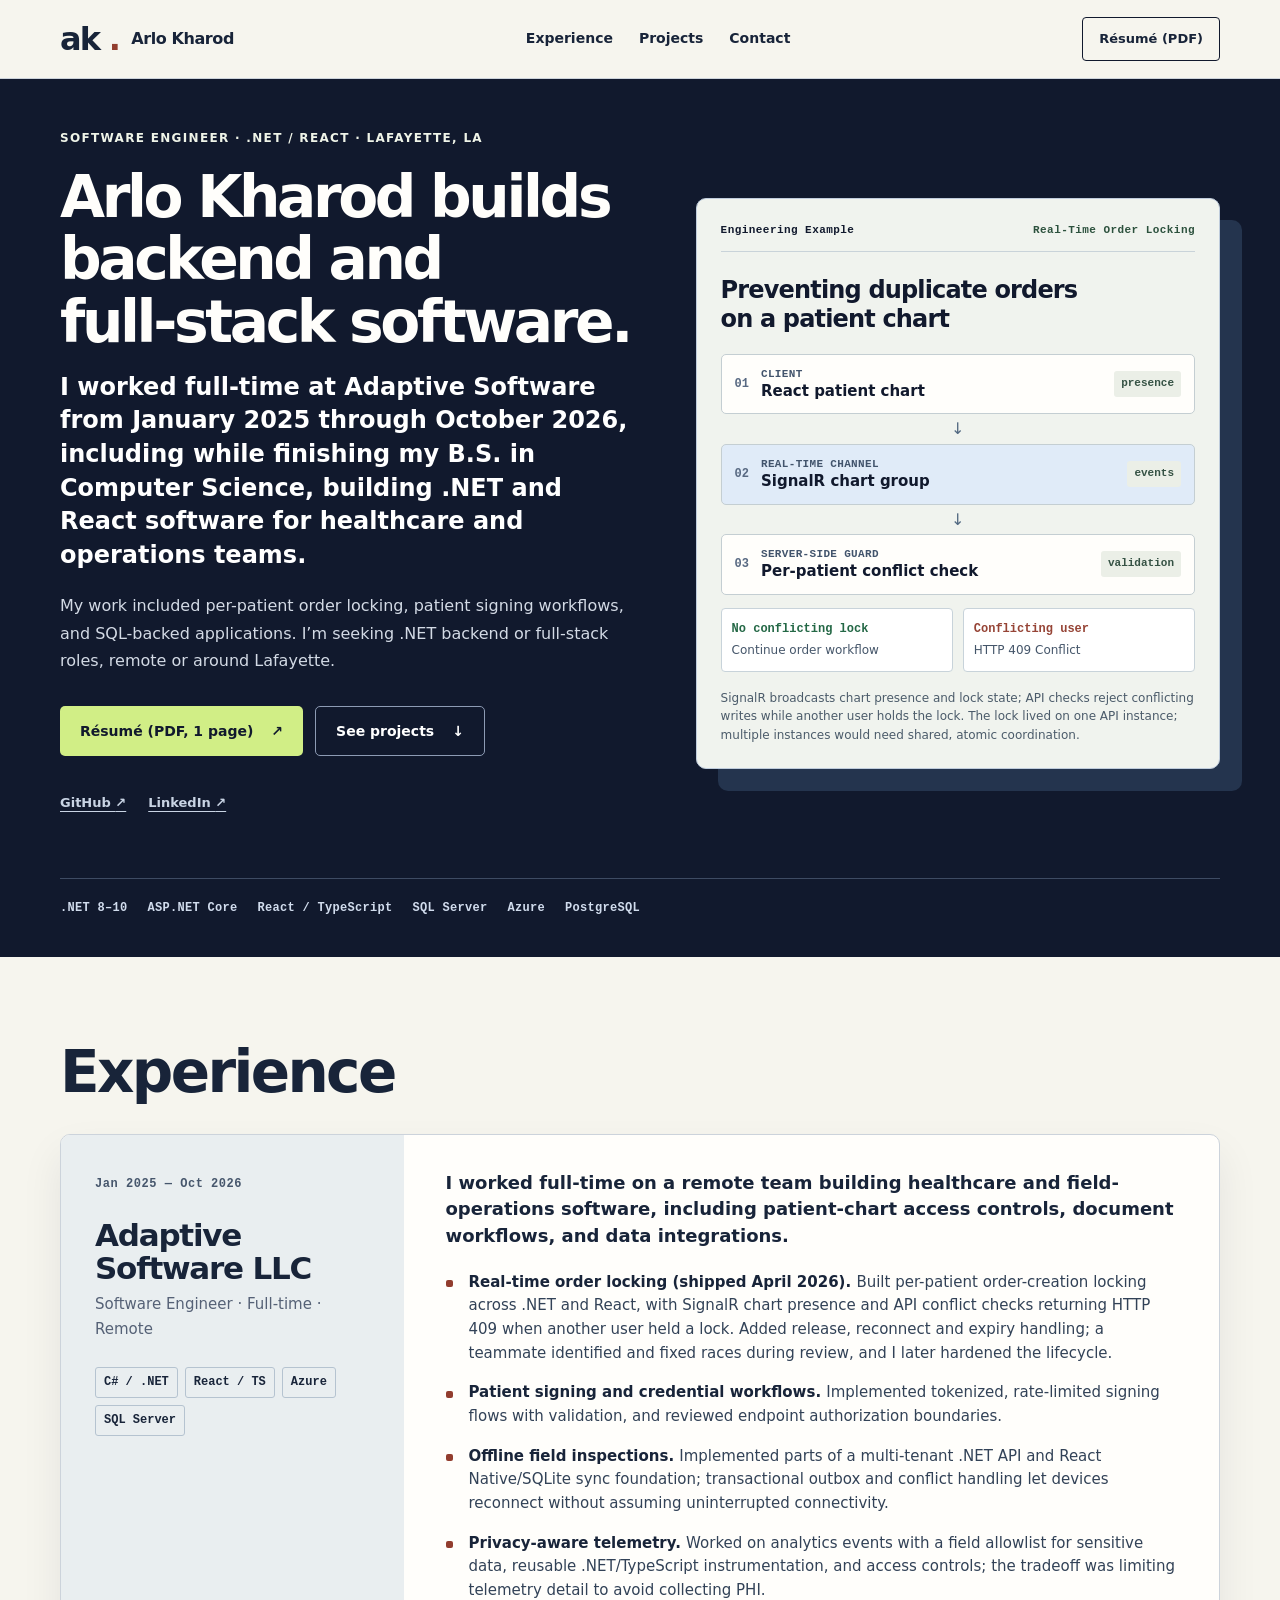
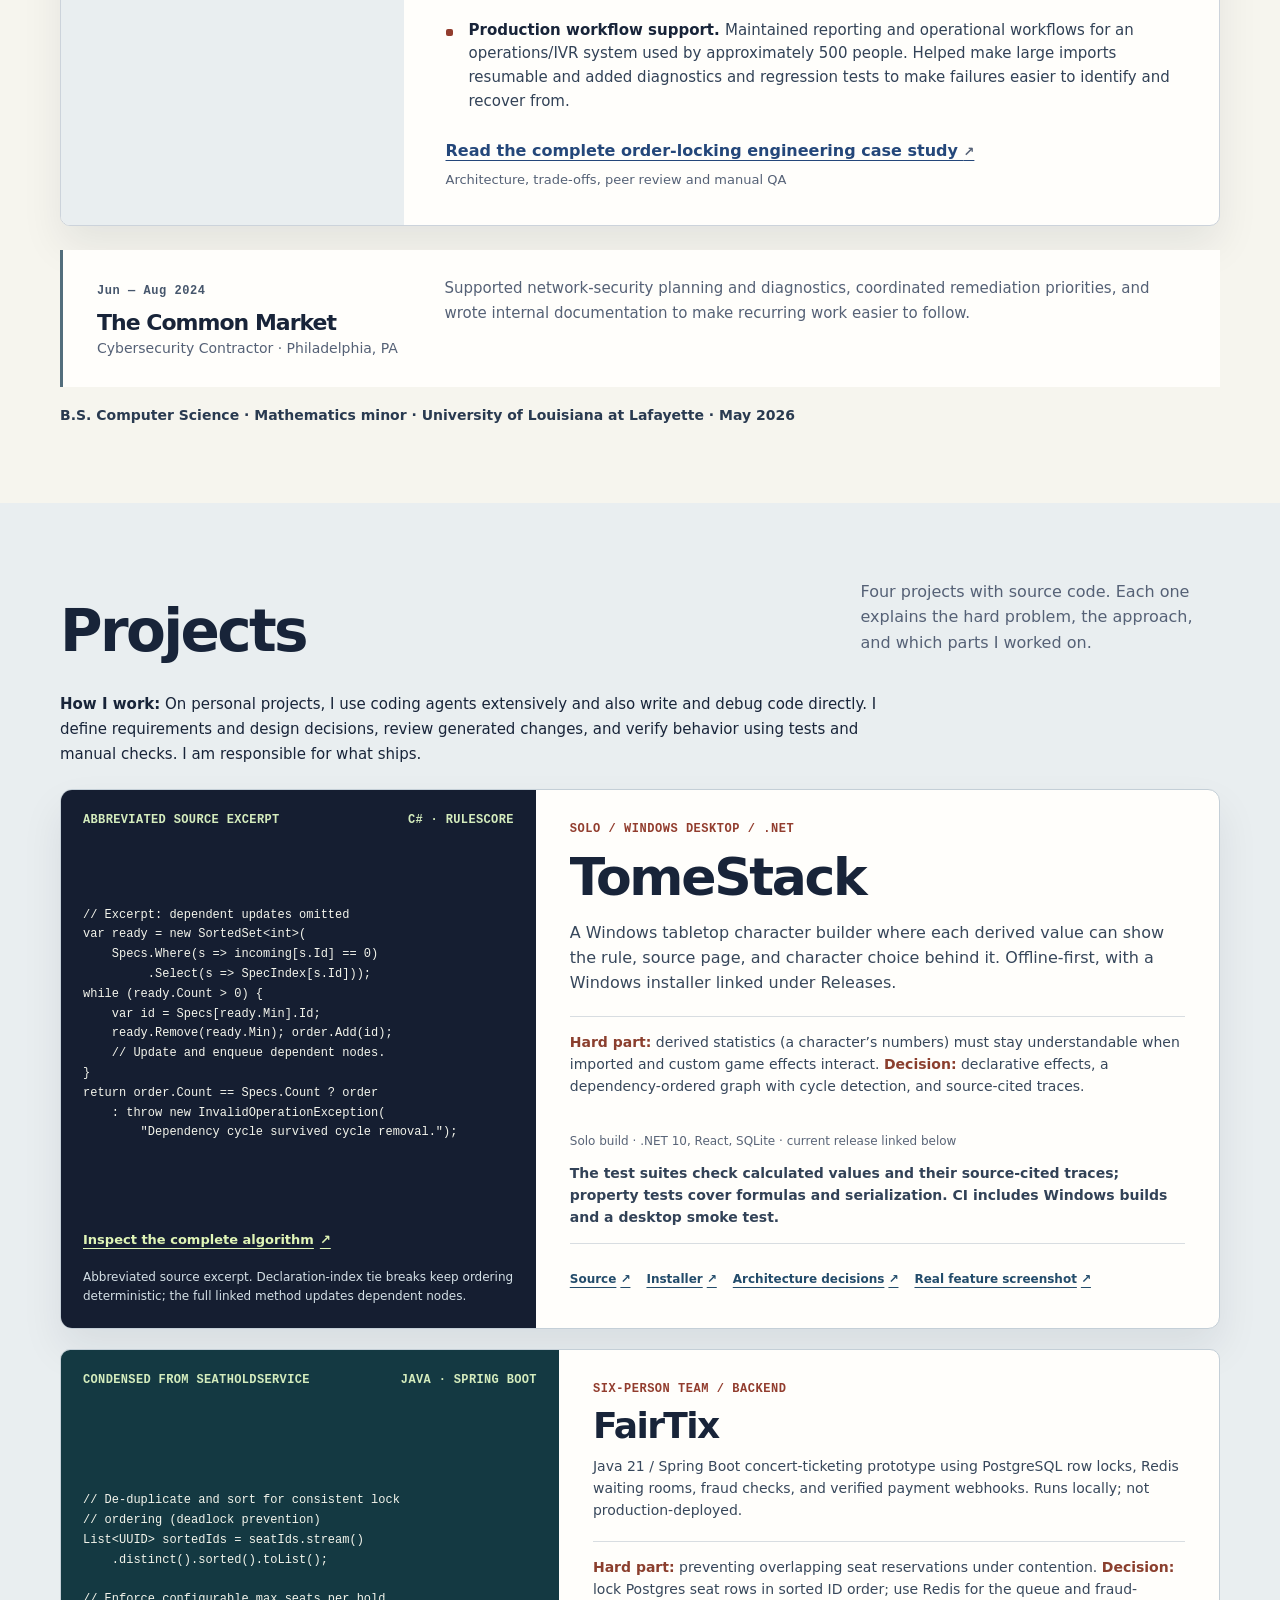
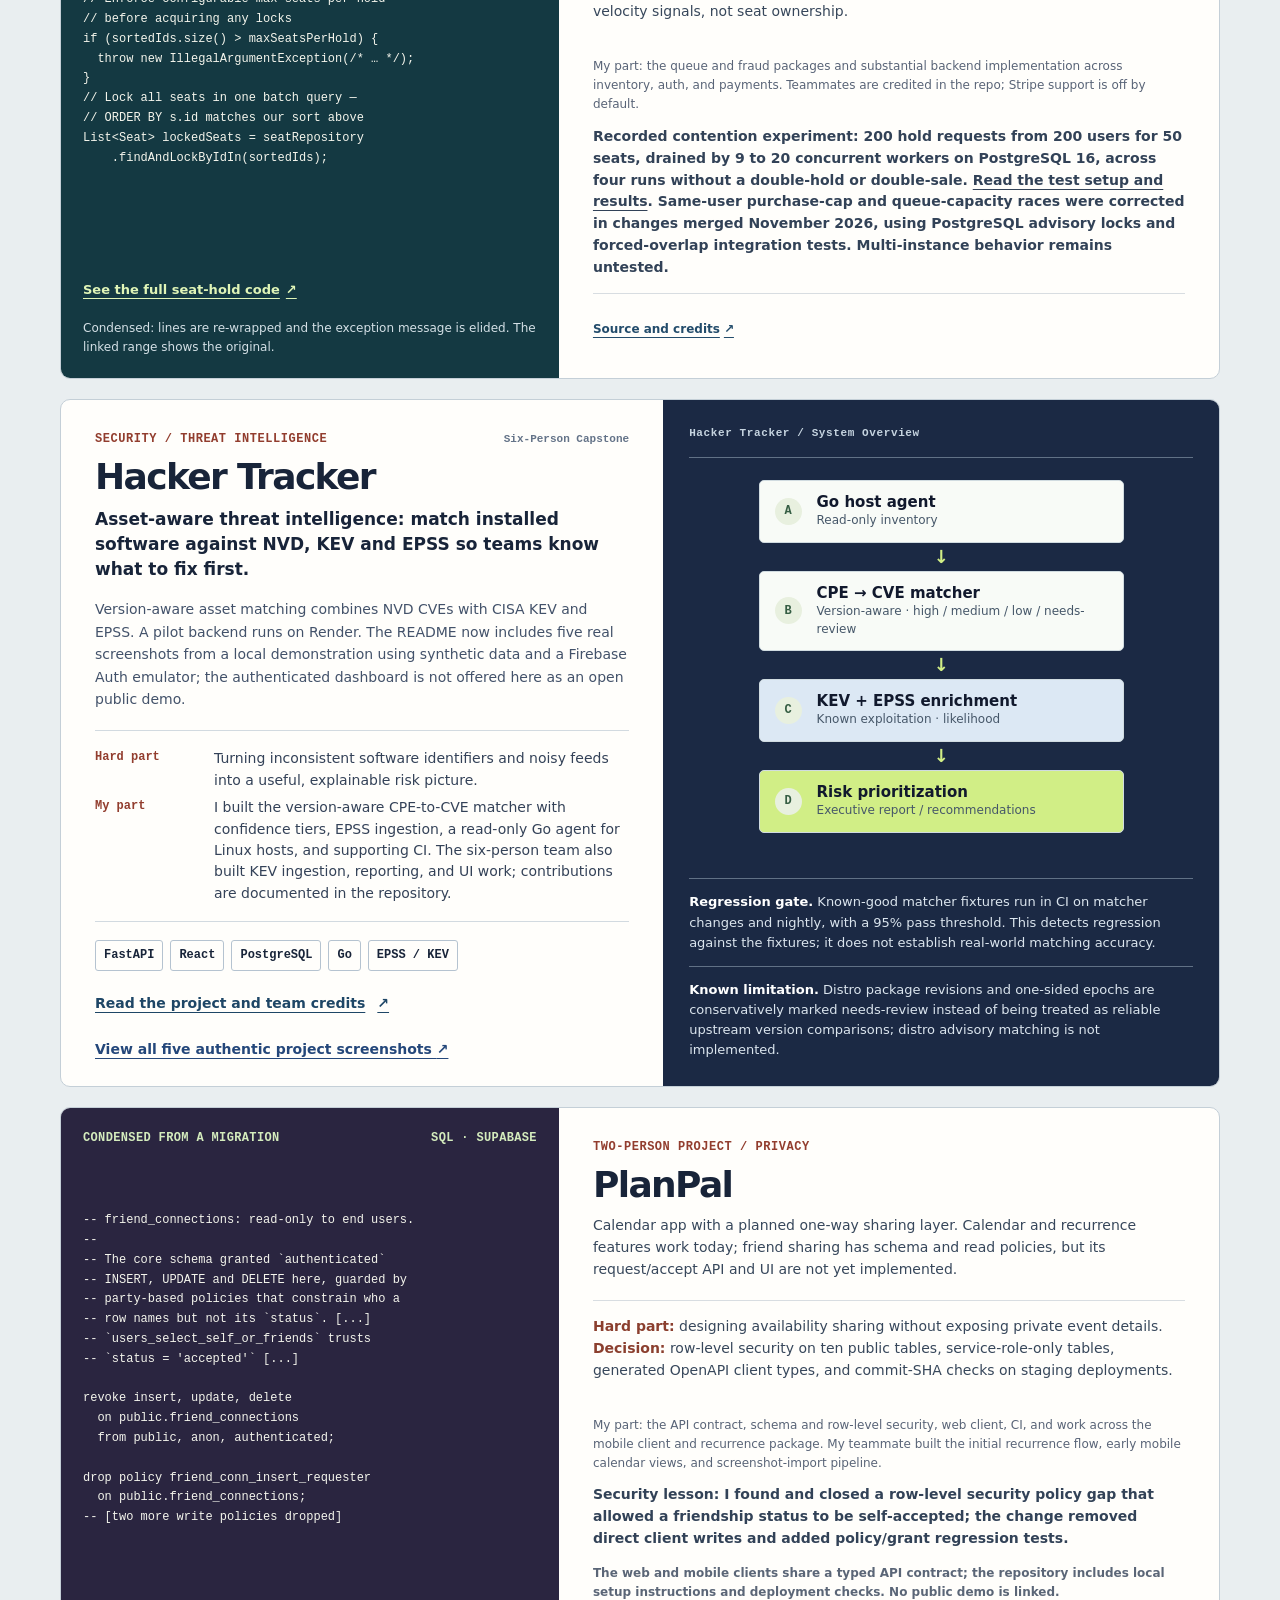
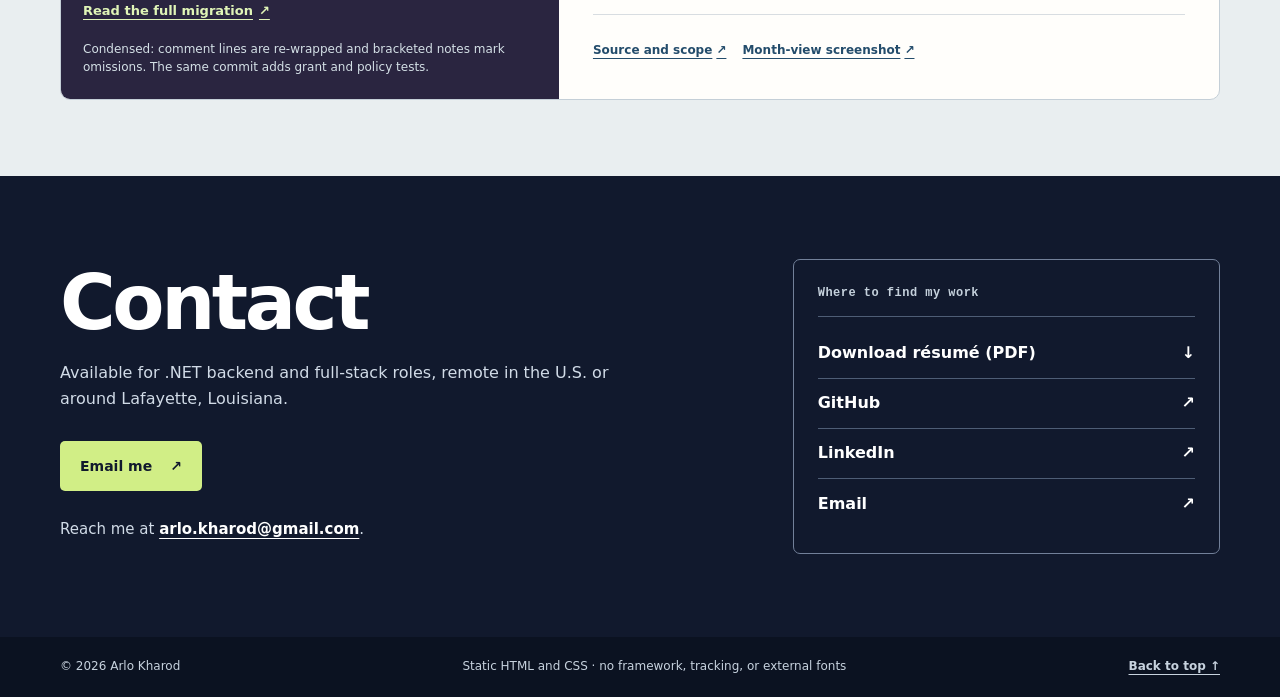
==== index.html @ 69f97143 "Publish engineering portfolio" ====
<!DOCTYPE html>
<html lang="en">
  <head>
    <meta charset="utf-8">
    <meta content="width=device-width, initial-scale=1" name="viewport">
    <meta content="#11192d" name="theme-color">
    <meta content="Arlo Kharod" name="author">
    <meta content="Arlo Kharod is a backend and full-stack software engineer in Lafayette, LA. C#/.NET, React, TypeScript, Azure, healthcare operations, and cloud-integrated workflows." name="description">
    <link href="https://firegiant9000.github.io/" rel="canonical">
    <link href="assets/favicon.svg" rel="icon" type="image/svg+xml">
    <link href="styles.css" rel="stylesheet">
    <meta content="website" property="og:type">
    <meta content="Arlo Kharod | Backend &amp; Full-Stack Software Engineer" property="og:title">
    <meta content="Full-time .NET and React experience in healthcare software, with inspectable project work." property="og:description">
    <meta content="https://firegiant9000.github.io/" property="og:url">
    <meta content="https://firegiant9000.github.io/assets/og.png" property="og:image">
    <meta content="summary_large_image" name="twitter:card">
    <script type="application/ld+json">
   {"@context":"https://schema.org","@type":"Person","name":"Arlo Kharod","jobTitle":"Software Engineer","url":"https://firegiant9000.github.io/","sameAs":["https://github.com/firegiant9000","https://www.linkedin.com/in/arlo-k-16a618273/"],"alumniOf":{"@type":"CollegeOrUniversity","name":"University of Louisiana at Lafayette"}}
  </script>
    <title>Arlo Kharod | Backend &amp; Full-Stack Software Engineer</title>
    <meta content="Arlo Kharod | Backend &amp; Full-Stack Software Engineer" property="og:image:alt">
    <meta content="1200" property="og:image:width">
    <meta content="630" property="og:image:height">
    <meta content="Arlo Kharod" property="og:site_name">
    <meta content="Arlo Kharod | Backend &amp; Full-Stack Software Engineer" name="twitter:title">
    <meta content="Full-time .NET and React experience in healthcare software, with inspectable project work." name="twitter:description">
    <link href="assets/favicon-32.png" rel="icon" sizes="32x32" type="image/png">
    <meta content="https://firegiant9000.github.io/assets/og.png" name="twitter:image">
  </head>
  <body>
    <a class="skip-link" href="#main">
   Skip to content
  </a>
    <header class="site-header" id="top">
      <div class="wrap nav-inner">
        <a class="identity" href="#top">
          <span aria-hidden="true" class="identity-mark">
      ak
      <span>
       .
      </span>
          </span>
          <span class="identity-label">
      Arlo Kharod
     </span>
        </a>
        <nav aria-label="Site navigation" class="nav-links">
          <a href="#experience">
      Experience
     </a>
          <a href="#projects">
      Projects
     </a>
          <a href="#contact">
      Contact
     </a>
        </nav>
        <a class="nav-contact" href="assets/Arlo-Kharod-Resume.pdf" target="_blank" rel="noopener noreferrer">Résumé (PDF)</a>
      </div>
    </header>
    <main id="main" tabindex="-1">
      <section aria-labelledby="hero-title" class="hero">
        <div class="wrap hero-layout">
          <div class="hero-content">
            <p class="eyebrow on-dark">Software engineer · .NET / React · Lafayette, LA</p>
            <h1 id="hero-title">Arlo Kharod builds backend and full‑stack software.</h1>
            <p class="hero-intro">I worked full-time at Adaptive Software from January 2025 through October 2026, including while finishing my B.S. in Computer Science, building .NET and React software for healthcare and operations teams.</p>
            <p class="hero-detail">My work included per-patient order locking, patient signing workflows, and SQL-backed applications. I’m seeking .NET backend or full-stack roles, remote or around Lafayette.</p>
            <div class="hero-actions">
              <a class="button button-lime" href="assets/Arlo-Kharod-Resume.pdf" target="_blank" rel="noopener noreferrer">Résumé (PDF, 1 page) <span aria-hidden="true">↗</span>
              </a>
              <a class="button button-outline" href="#projects">See projects <span aria-hidden="true">↓</span>
              </a>
            </div>
            <div class="hero-links">
              <a href="https://github.com/firegiant9000" rel="noopener noreferrer" target="_blank">
        GitHub
        <span aria-hidden="true">
         ↗
        </span>
              </a>
              <a href="https://www.linkedin.com/in/arlo-k-16a618273/" rel="noopener noreferrer" target="_blank">
        LinkedIn
        <span aria-hidden="true">
         ↗
        </span>
              </a>
            </div>
          </div>
          <div aria-labelledby="lock-diagram-title" class="hero-system" role="group">
            <div class="diagram-header">
              <span>
        Engineering Example
       </span>
              <span class="diagram-status">
        Real-Time Order Locking
       </span>
            </div>
            <h2 id="lock-diagram-title">
       Preventing duplicate orders on a patient chart
      </h2>
            <div aria-label="React clients join a patient-chart SignalR group. A per-patient lock lives in a singleton on one API instance. The API checks whether another user holds the lock when creating, updating or submitting an order, returning HTTP 409 for conflicts." class="lock-diagram" role="img">
              <div class="lock-node">
                <span class="step">
         01
        </span>
                <div>
                  <small>
          CLIENT
         </small>
                  <strong>
          React patient chart
         </strong>
                </div>
                <span class="node-pill">
         presence
        </span>
              </div>
              <span aria-hidden="true" class="flow-down">
        ↓
       </span>
              <div class="lock-node hub-node">
                <span class="step">
         02
        </span>
                <div>
                  <small>
          REAL-TIME CHANNEL
         </small>
                  <strong>
          SignalR chart group
         </strong>
                </div>
                <span class="node-pill">
         events
        </span>
              </div>
              <span aria-hidden="true" class="flow-down">
        ↓
       </span>
              <div class="lock-node">
                <span class="step">
         03
        </span>
                <div>
                  <small>
          SERVER-SIDE GUARD
         </small>
                  <strong>
          Per-patient conflict check
         </strong>
                </div>
                <span class="node-pill">
         validation
        </span>
              </div>
              <div class="lock-outcomes">
                <div>
                  <b class="outcome-ok">
          No conflicting lock
         </b>
                  <span>
          Continue order workflow
         </span>
                </div>
                <div>
                  <b class="outcome-warn">
          Conflicting user
         </b>
                  <span>
          HTTP 409 Conflict
         </span>
                </div>
              </div>
            </div>
            <p class="diagram-caption">SignalR broadcasts chart presence and lock state; API checks reject conflicting writes while another user holds the lock. The lock lived on one API instance; multiple instances would need shared, atomic coordination.</p>
          </div>
        </div>
        <ul class="wrap hero-stack">
          <li>
      .NET 8–10
     </li>
          <li>
      ASP.NET Core
     </li>
          <li>
      React / TypeScript
     </li>
          <li>
      SQL Server
     </li>
          <li>
      Azure
     </li>
          <li>PostgreSQL</li>
        </ul>
      </section>
      <section aria-labelledby="experience-title" class="experience section" id="experience">
        <div class="wrap">
          <div class="section-head">
            <div>
              <h2 id="experience-title">
        Experience
       </h2>
            </div>
          </div>
          <div class="experience-feature">
            <div class="experience-side">
              <span class="date-range">
        Jan 2025 — Oct 2026
       </span>
              <h3>
        Adaptive Software LLC
       </h3>
              <p>
        Software Engineer · Full-time · Remote
       </p>
              <div class="experience-tags">
                <span>
         C# / .NET
        </span>
                <span>
         React / TS
        </span>
                <span>
         Azure
        </span>
                <span>
         SQL Server
        </span>
              </div>
            </div>
            <div class="experience-main">
              <p class="experience-intro">
        I worked full-time on a remote team building healthcare and field-operations software, including patient-chart access controls, document workflows, and data integrations.
       </p>
              <ul class="achievement-list">
                <li>
                  <strong>Real-time order locking (shipped April 2026). </strong>Built per-patient order-creation locking across .NET and React, with SignalR chart presence and API conflict checks returning HTTP 409 when another user held a lock. Added release, reconnect and expiry handling; a teammate identified and fixed races during review, and I later hardened the lifecycle.</li>
                <li>
                  <strong>Patient signing and credential workflows. </strong>Implemented tokenized, rate-limited signing flows with validation, and reviewed endpoint authorization boundaries.</li>
                <li>
                  <strong>Offline field inspections. </strong>Implemented parts of a multi-tenant .NET API and React Native/SQLite sync foundation; transactional outbox and conflict handling let devices reconnect without assuming uninterrupted connectivity.</li>
                <li>
                  <strong>Privacy-aware telemetry. </strong>Worked on analytics events with a field allowlist for sensitive data, reusable .NET/TypeScript instrumentation, and access controls; the tradeoff was limiting telemetry detail to avoid collecting PHI.</li>
                <li>
                  <strong>Production workflow support. </strong>Maintained reporting and operational workflows for an operations/IVR system used by approximately 500 people. Helped make large imports resumable and added diagnostics and regression tests to make failures easier to identify and recover from.</li>
              </ul>
              <p class="case-home-link"><a class="case-link" href="case-studies/order-locking.html">Read the complete order-locking engineering case study <span aria-hidden="true">↗</span></a><span>Architecture, trade-offs, peer review and manual QA</span></p>
            </div>
          </div>
          <div class="earlier-role">
            <div>
              <span class="date-range">
        Jun — Aug 2024
       </span>
              <h3>
        The Common Market
       </h3>
              <p>
        Cybersecurity Contractor · Philadelphia, PA
       </p>
            </div>
            <p>
       Supported network-security planning and diagnostics, coordinated remediation priorities, and wrote internal documentation to make recurring work easier to follow.
      </p>
          </div>
          <p class="education-note">B.S. Computer Science · Mathematics minor · University of Louisiana at Lafayette · May 2026</p>
        </div>
      </section>
      <section aria-labelledby="projects-title" class="projects section" id="projects">
        <div class="wrap">
          <div class="section-head">
            <div>
              <h2 id="projects-title">Projects</h2>
            </div>
            <p>Four projects with source code. Each one explains the hard problem, the approach, and which parts I worked on.</p>
          </div>
          <p class="workflow-note"><strong>How I work:</strong> On personal projects, I use coding agents extensively and also write and debug code directly. I define requirements and design decisions, review generated changes, and verify behavior using tests and manual checks. I am responsible for what ships.</p>
          <div class="project-cards">
            <article aria-labelledby="tome-title" class="project-card project-card-featured">
              <div class="code-art">
                <div class="code-heading">
                  <span>Abbreviated source excerpt</span>
                  <span>C# · RulesCore</span>
                </div>
                <pre role="region" tabindex="0" aria-label="Abbreviated C# excerpt from TomeStack: dependency ordering; dependent updates omitted"><code>// Excerpt: dependent updates omitted
var ready = new SortedSet&lt;int&gt;(
    Specs.Where(s =&gt; incoming[s.Id] == 0)
         .Select(s =&gt; SpecIndex[s.Id]));
while (ready.Count &gt; 0) {
    var id = Specs[ready.Min].Id;
    ready.Remove(ready.Min); order.Add(id);
    // Update and enqueue dependent nodes.
}
return order.Count == Specs.Count ? order
    : throw new InvalidOperationException(
        "Dependency cycle survived cycle removal.");</code></pre>
                <a class="source-proof" href="https://github.com/firegiant9000/TomeStack/blob/66d5515/src/RulesCore/Calculation.cs#L2011-L2042" rel="noopener noreferrer" target="_blank">Inspect the complete algorithm <span aria-hidden="true">↗</span></a>
                <p class="artifact-caption">Abbreviated source excerpt. Declaration-index tie breaks keep ordering deterministic; the full linked method updates dependent nodes.</p>
              </div>
              <div class="card-body">
                <span class="kind">Solo / Windows Desktop / .NET</span>
                <h3 id="tome-title">TomeStack</h3>
                <p>A Windows tabletop character builder where each derived value can show the rule, source page, and character choice behind it. Offline-first, with a Windows installer linked under Releases.</p>
                <p class="card-decision"><strong>Hard part:</strong> derived statistics (a character’s numbers) must stay understandable when imported and custom game effects interact. <strong>Decision:</strong> declarative effects, a dependency-ordered graph with cycle detection, and source-cited traces.</p>
                <p class="card-fact">Solo build · .NET 10, React, SQLite · current release linked below</p>
                <p class="card-proof">The test suites check calculated values and their source-cited traces; property tests cover formulas and serialization. CI includes Windows builds and a desktop smoke test. </p>
                <div class="card-actions">
                  <a href="https://github.com/firegiant9000/TomeStack" rel="noopener noreferrer" target="_blank">Source <span aria-hidden="true">↗</span></a>
                  <a href="https://github.com/firegiant9000/TomeStack/releases" rel="noopener noreferrer" target="_blank">Installer <span aria-hidden="true">↗</span></a>
                  <a href="https://github.com/firegiant9000/TomeStack/tree/main/docs/decisions" rel="noopener noreferrer" target="_blank">Architecture decisions <span aria-hidden="true">↗</span></a>
                  <a href="https://github.com/firegiant9000/TomeStack/blob/main/docs/media/calculation-trace.png" rel="noopener noreferrer" target="_blank">Real feature screenshot <span aria-hidden="true">↗</span></a>
                </div>
              </div>
            </article>
            <article aria-labelledby="fair-title" class="project-card">
              <div class="code-art fair-code">
                <div class="code-heading">
                  <span>Condensed from SeatHoldService</span>
                  <span>Java · Spring Boot</span>
                </div>
                <pre role="region" tabindex="0" aria-label="Condensed Java excerpt from FairTix: sorted seat lock acquisition"><code>// De-duplicate and sort for consistent lock
// ordering (deadlock prevention)
List&lt;UUID&gt; sortedIds = seatIds.stream()
    .distinct().sorted().toList();

// Enforce configurable max seats per hold
// before acquiring any locks
if (sortedIds.size() &gt; maxSeatsPerHold) {
  throw new IllegalArgumentException(/* … */);
}
// Lock all seats in one batch query —
// ORDER BY s.id matches our sort above
List&lt;Seat&gt; lockedSeats = seatRepository
    .findAndLockByIdIn(sortedIds);</code></pre>
                <a class="source-proof" href="https://github.com/firegiant9000/FairTix/blob/0e20e5b/backend/src/main/java/com/fairtix/inventory/application/SeatHoldService.java#L123-L133" rel="noopener noreferrer" target="_blank">See the full seat-hold code <span aria-hidden="true">↗</span></a>
                <p class="artifact-caption">Condensed: lines are re-wrapped and the exception message is elided. The linked range shows the original.</p>
              </div>
              <div class="card-body">
                <span class="kind">Six-Person Team / Backend</span>
                <h3 id="fair-title">FairTix</h3>
                <p>Java 21 / Spring Boot concert-ticketing prototype using PostgreSQL row locks, Redis waiting rooms, fraud checks, and verified payment webhooks. Runs locally; not production-deployed.</p>
                <p class="card-decision"><strong>Hard part:</strong> preventing overlapping seat reservations under contention. <strong>Decision:</strong> lock Postgres seat rows in sorted ID order; use Redis for the queue and fraud-velocity signals, not seat ownership.</p>
                <p class="card-fact">My part: the queue and fraud packages and substantial backend implementation across inventory, auth, and payments. Teammates are credited in the repo; Stripe support is off by default.</p>
                <p class="card-proof">Recorded contention experiment: 200 hold requests from 200 users for 50 seats, drained by 9 to 20 concurrent workers on PostgreSQL 16, across four runs without a double-hold or double-sale. <a href="https://github.com/firegiant9000/FairTix/blob/main/docs/experiments/l1-contention-correctness.md" rel="noopener noreferrer" target="_blank">Read the test setup and results</a>. Same-user purchase-cap and queue-capacity races were corrected in changes merged November 2026, using PostgreSQL advisory locks and forced-overlap integration tests. Multi-instance behavior remains untested.</p>
                <div class="card-actions">
                  <a href="https://github.com/firegiant9000/FairTix" rel="noopener noreferrer" target="_blank">Source and credits <span aria-hidden="true">↗</span></a>
                </div>
              </div>
            </article>
            <article aria-labelledby="hacker-title" class="project-feature">
              <div class="featured-copy">
                <div class="project-label">
                  <span class="kind">Security / Threat Intelligence</span>
                  <span class="team-size">Six-Person Capstone</span>
                </div>
                <h3 id="hacker-title">Hacker Tracker</h3>
                <p class="project-summary">Asset-aware threat intelligence: match installed software against NVD, KEV and EPSS so teams know what to fix first.</p>
                <p>Version-aware asset matching combines NVD CVEs with CISA KEV and EPSS. A pilot backend runs on Render. The README now includes five real screenshots from a local demonstration using synthetic data and a Firebase Auth emulator; the authenticated dashboard is not offered here as an open public demo.</p>
                <div class="decision">
                  <strong>Hard part</strong>
                  <p>Turning inconsistent software identifiers and noisy feeds into a useful, explainable risk picture.</p>
                  <strong>My part</strong>
                  <p>I built the version-aware CPE-to-CVE matcher with confidence tiers, EPSS ingestion, a read-only Go agent for Linux hosts, and supporting CI. The six-person team also built KEV ingestion, reporting, and UI work; contributions are documented in the repository.</p>
                </div>
                <div class="tag-list">
                  <span>FastAPI</span>
                  <span>React</span>
                  <span>PostgreSQL</span>
                  <span>Go</span>
                  <span>EPSS / KEV</span>
                </div>
                <a class="text-link" href="https://github.com/firegiant9000/Senior-Cybersecurity-Project" rel="noopener noreferrer" target="_blank">Read the project and team credits <span aria-hidden="true">↗</span></a>
                <p class="hacker-gallery"><a href="https://github.com/firegiant9000/Senior-Cybersecurity-Project/tree/main/docs/screenshots" rel="noopener noreferrer" target="_blank">View all five authentic project screenshots <span aria-hidden="true">↗</span></a></p>
              </div>
              <div class="pipeline">
                <div aria-label="Actual Hacker Tracker flow: a read-only Go host agent produces software inventory; version-aware CPE matching (high / medium / low / needs-review confidence) connects assets to CVEs; CISA KEV and EPSS enrich the results; prioritized risk is shown in the executive report." class="pipeline-diagram" role="img">
                  <div class="pipeline-top">
                    <span>Hacker Tracker / System Overview</span>
                  </div>
                  <div class="pipeline-stack">
                    <div class="pipeline-node">
                      <span class="node-id">A</span>
                      <span>Go host agent</span>
                      <small>Read-only inventory</small>
                    </div>
                    <span aria-hidden="true" class="pipeline-arrow">↓</span>
                    <div class="pipeline-node">
                      <span class="node-id">B</span>
                      <span>CPE → CVE matcher</span>
                      <small>Version-aware · high / medium / low / needs-review</small>
                    </div>
                    <span aria-hidden="true" class="pipeline-arrow">↓</span>
                    <div class="pipeline-node node-enrichment">
                      <span class="node-id">C</span>
                      <span>KEV + EPSS enrichment</span>
                      <small>Known exploitation · likelihood</small>
                    </div>
                    <span aria-hidden="true" class="pipeline-arrow">↓</span>
                    <div class="pipeline-node node-output">
                      <span class="node-id">D</span>
                      <span>Risk prioritization</span>
                      <small>Executive report / recommendations</small>
                    </div>
                  </div>
                </div>
                <p class="pipeline-note"><strong>Regression gate.</strong> Known-good matcher fixtures run in CI on matcher changes and nightly, with a 95% pass threshold. This detects regression against the fixtures; it does not establish real-world matching accuracy.</p>
                <p class="pipeline-note"><strong>Known limitation.</strong> Distro package revisions and one-sided epochs are conservatively marked needs-review instead of being treated as reliable upstream version comparisons; distro advisory matching is not implemented.</p>
              </div>
            </article>
            <article aria-labelledby="plan-title" class="project-card">
              <div class="code-art plan-code">
                <div class="code-heading">
                  <span>Condensed from a migration</span>
                  <span>SQL · Supabase</span>
                </div>
                <pre role="region" tabindex="0" aria-label="Condensed SQL excerpt from PlanPal: migration that makes friend connections read-only to end users"><code>-- friend_connections: read-only to end users.
--
-- The core schema granted `authenticated`
-- INSERT, UPDATE and DELETE here, guarded by
-- party-based policies that constrain who a
-- row names but not its `status`. [...]
-- `users_select_self_or_friends` trusts
-- `status = 'accepted'` [...]

revoke insert, update, delete
  on public.friend_connections
  from public, anon, authenticated;

drop policy friend_conn_insert_requester
  on public.friend_connections;
-- [two more write policies dropped]</code></pre>
                <a class="source-proof" href="https://github.com/firegiant9000/PlanPal/blob/dd73911/supabase/migrations/20260930000001_friend_connections_read_only.sql#L1-L28" rel="noopener noreferrer" target="_blank">Read the full migration <span aria-hidden="true">↗</span></a>
                <p class="artifact-caption">Condensed: comment lines are re-wrapped and bracketed notes mark omissions. The same commit adds grant and policy tests.</p>
              </div>
              <div class="card-body">
                <span class="kind">Two-Person Project / Privacy</span>
                <h3 id="plan-title">PlanPal</h3>
                <p>Calendar app with a planned one-way sharing layer. Calendar and recurrence features work today; friend sharing has schema and read policies, but its request/accept API and UI are not yet implemented.</p>
                <p class="card-decision"><strong>Hard part:</strong> designing availability sharing without exposing private event details. <strong>Decision:</strong> row-level security on ten public tables, service-role-only tables, generated OpenAPI client types, and commit-SHA checks on staging deployments.</p>
                <p class="card-fact">My part: the API contract, schema and row-level security, web client, CI, and work across the mobile client and recurrence package. My teammate built the initial recurrence flow, early mobile calendar views, and screenshot-import pipeline.</p>
                <p class="card-proof">Security lesson: I found and closed a row-level security policy gap that allowed a friendship status to be self-accepted; the change removed direct client writes and added policy/grant regression tests.</p>
                <p class="card-offline">The web and mobile clients share a typed API contract; the repository includes local setup instructions and deployment checks. No public demo is linked.</p>
                <div class="card-actions">
                  <a href="https://github.com/firegiant9000/PlanPal" rel="noopener noreferrer" target="_blank">Source and scope <span aria-hidden="true">↗</span></a>
                  <a href="https://github.com/firegiant9000/PlanPal/blob/main/docs/media/calendar-month.png" rel="noopener noreferrer" target="_blank">Month-view screenshot <span aria-hidden="true">↗</span></a>
                </div>
              </div>
            </article>
          </div>
        </div>
      </section>
      <section aria-labelledby="contact-title" class="contact section" id="contact">
        <div class="wrap contact-layout">
          <div>
            <h2 id="contact-title">
       Contact
      </h2>
            <p>
       Available for .NET backend and full-stack roles, remote in the U.S. or around Lafayette, Louisiana.
      </p>
            <a class="button button-lime" href="mailto:arlo.kharod@gmail.com">
       Email me
       <span aria-hidden="true">
        ↗
       </span>
            </a>
            <p class="contact-email">Reach me at <a href="mailto:arlo.kharod@gmail.com">arlo.kharod@gmail.com</a>.</p>
          </div>
          <div class="contact-panel">
            <p>Where to find my work</p>
            <a href="assets/Arlo-Kharod-Resume.pdf" download="Arlo-Kharod-Resume.pdf">
              <span>Download résumé (PDF)</span>
              <span aria-hidden="true">↓</span>
            </a>
            <a href="https://github.com/firegiant9000" rel="noopener noreferrer" target="_blank">
              <span>
        GitHub
       </span>
              <span aria-hidden="true">
        ↗
       </span>
            </a>
            <a href="https://www.linkedin.com/in/arlo-k-16a618273/" rel="noopener noreferrer" target="_blank">
              <span>
        LinkedIn
       </span>
              <span aria-hidden="true">
        ↗
       </span>
            </a>
            <a href="mailto:arlo.kharod@gmail.com">
              <span>
        Email
       </span>
              <span aria-hidden="true">
        ↗
       </span>
            </a>
          </div>
        </div>
      </section>
    </main>
    <footer class="site-footer">
      <div class="wrap footer-inner">
        <span>
     © 2026 Arlo Kharod
    </span>
        <span>
     Static HTML and CSS · no framework, tracking, or external fonts
    </span>
        <a href="#top">
     Back to top ↑
    </a>
      </div>
    </footer>
  </body>
</html>
---- styles.css ----
/* Tokens & defaults */
:root {
  --navy: #11192d;
  --navy-2: #1b2944;
  --ink: #182439;
  --muted: #556176;
  --cream: #f6f5ee;
  --paper: #fffefb;
  --neutral: #e9eef0;
  --line: #ccd3db;
  --lime: #d1ee86;
  --coral-text: #923d2e;
  --mono: ui-monospace, Consolas, "Liberation Mono", monospace;
  color-scheme: light;
  --shadow: 0 20px 42px rgb(10 25 45 / 0.08);
  font-synthesis: none;
}

* {
  box-sizing: border-box;
}

html {
  scroll-behavior: smooth;
}

body {
  margin: 0;
  background: var(--cream);
  color: var(--ink);
  font: 400 16px/1.65 system-ui,-apple-system,BlinkMacSystemFont,"Segoe UI",Arial,sans-serif;
}

a {
  color: inherit;
  text-underline-offset: 4px;
}

a:hover {
  text-decoration-color: var(--coral-text);
}

a:focus-visible {
  outline: 3px solid var(--navy);
  outline-offset: 3px;
  box-shadow: 0 0 0 6px #fff;
  border-radius: 3px;
}

.hero a:focus-visible, .contact a:focus-visible {
  outline-color: #fff;
  box-shadow: 0 0 0 6px var(--navy);
}

main:focus {
  outline: none;
}

a {
  -webkit-tap-highlight-color: transparent;
}

h1, h2, h3, p, ul {
  margin-top: 0;
}

h1, h2, h3 {
  line-height: 1.08;
  letter-spacing: -0.045em;
}

h1, h2, h3, strong, b {
  font-weight: 700;
}

code {
  font: 600 .9em/1.3 var(--mono);
  background: rgb(24 36 57 /.08);
  padding: 1px 4px;
  border-radius: 4px;
}

.wrap {
  width: min(1160px, calc(100% - 64px));
  margin-inline: auto;
}

.skip-link {
  position: absolute;
  z-index: 999;
  top: -100px;
  left: 12px;
  padding: 12px 16px;
  color: var(--navy);
  background: var(--lime);
  font-weight: 700;
}

.skip-link:focus {
  top: 10px;
}

.eyebrow {
  text-transform: uppercase;
  font-size: 12px;
  line-height: 1.5;
  font-weight: 700;
  letter-spacing: .11em;
}

.eyebrow.on-dark {
  color: #eff4e8;
}

.kind {
  text-transform: uppercase;
  font: 700 12px/1.4 var(--mono);
  letter-spacing: .045em;
  color: var(--coral-text);
}

.date-range {
  font: 700 12px/1.5 var(--mono);
  letter-spacing: .045em;
  color: #46566c;
}

.section {
  padding: 76px 0;
}

.section-head {
  display: grid;
  grid-template-columns: 1.35fr .65fr;
  align-items: end;
  gap: 54px;
  margin-bottom: 30px;
}

.section-head h2 {
  font-size: clamp(37px,4.8vw,58px);
  margin: 8px 0 0;
  max-width: 770px;
}

.section-head > p {
  color: var(--muted);
  margin: 0 0 7px;
  max-width: 420px;
  font-size: 16px;
  line-height: 1.6;
}

/* Header */
.site-header {
  position: relative;
  z-index: 2;
  background: var(--cream);
  border-bottom: 1px solid var(--line);
}

.nav-inner {
  display: flex;
  align-items: center;
  min-height: 78px;
  gap: 40px;
}

.identity {
  display: inline-flex;
  align-items: center;
  gap: 12px;
  text-decoration: none;
  flex-shrink: 0;
}

.identity-mark {
  font-size: 32px;
  font-weight: 800;
  line-height: 1;
  letter-spacing: -.055em;
}

.identity-mark span {
  color: var(--coral-text);
}

.identity-label {
  font-weight: 700;
  letter-spacing: -.025em;
}

.nav-links {
  display: flex;
  align-items: center;
  justify-content: center;
  flex: 1;
  gap: 26px;
}

.nav-links a, .nav-contact {
  display: inline-flex;
  align-items: center;
  min-height: 44px;
  font-size: 14px;
  font-weight: 600;
  text-decoration: none;
}

.nav-links a:hover {
  text-decoration: underline;
}

.nav-contact {
  font-size: 13px;
  border: 1px solid var(--navy);
  padding: 0 16px;
  gap: 10px;
  border-radius: 4px;
  white-space: nowrap;
}

.nav-contact:hover {
  background: var(--navy);
  color: white;
  text-decoration: none;
}

/* Hero */
.hero {
  background: var(--navy);
  color: var(--paper);
  padding: 50px 0 24px;
  overflow: hidden;
}

.hero-layout {
  display: grid;
  grid-template-columns: 1.05fr .95fr;
  gap: 56px;
  align-items: center;
}

.hero-content {
  padding-bottom: 8px;
}

.hero .eyebrow {
  display: flex;
  align-items: center;
  gap: 12px;
  flex-wrap: wrap;
}

.hero h1 {
  font-size: clamp(41px,4.55vw,60px);
  font-weight: 800;
  line-height: 1.07;
  letter-spacing: -.058em;
  max-width: 690px;
  text-wrap: balance;
  margin: 19px 0 18px;
}

.hero-intro {
  font-size: clamp(19px,2vw,24px);
  font-weight: 600;
  line-height: 1.4;
  color: #fff;
  margin-bottom: 20px;
  max-width: 580px;
}

.hero-detail {
  color: #d3dae5;
  font-size: 16px;
  line-height: 1.72;
  max-width: 590px;
}

.hero-actions {
  display: flex;
  flex-wrap: wrap;
  gap: 12px;
  margin: 31px 0 30px;
}

.button {
  display: inline-flex;
  align-items: center;
  justify-content: space-between;
  gap: 18px;
  min-height: 50px;
  padding: 12px 20px;
  border-radius: 5px;
  text-decoration: none;
  font-size: 14px;
  font-weight: 700;
  line-height: 1.3;
  transition: transform .18s ease,background-color .18s ease;
}

.button:hover {
  transform: translateY(-2px);
  text-decoration: none;
}

.button:active {
  transform: translateY(0);
}

.button-lime {
  background: var(--lime);
  color: var(--navy);
}

.button-lime:hover {
  background: #e1f5b6;
}

.button-outline {
  border: 1px solid #8d9bb4;
  color: white;
}

.button-outline:hover {
  border-color: white;
}

.hero-links {
  display: flex;
  align-items: center;
  flex-wrap: wrap;
  gap: 10px 22px;
  color: #c9d4e4;
  font-size: 13px;
}

.hero-links a {
  padding: 6px 0;
  min-height: 30px;
  font-weight: 700;
}

.hero-stack {
  list-style: none;
  padding: 20px 0 0;
  display: flex;
  gap: 10px 20px;
  flex-wrap: wrap;
  margin-top: 40px;
  border-top: 1px solid #3e4b63;
  color: #d1dced;
}

.hero-stack li {
  font: 600 12px/1.5 var(--mono);
  letter-spacing: .025em;
}

/* Hero system — production behavior, not a generic philosophy graphic */
.hero-system {
  background: #f0f3ee;
  color: var(--navy);
  border: 1px solid #bfccdc;
  border-radius: 10px;
  box-shadow: 22px 22px 0 #24344e;
  padding: 24px;
  min-width: 0;
}

.diagram-header {
  display: flex;
  align-items: center;
  justify-content: space-between;
  gap: 12px;
  border-bottom: 1px solid #c9d3d9;
  padding-bottom: 13px;
  font: 700 11px/1.4 var(--mono);
  letter-spacing: .04em;
}

.diagram-status {
  display: inline-flex;
  align-items: center;
  gap: 8px;
  color: #2c513d;
}

.hero-system h2 {
  font-size: 24px;
  line-height: 1.2;
  letter-spacing: -.035em;
  max-width: 360px;
  margin: 24px 0 20px;
}

.lock-diagram {
  display: flex;
  flex-direction: column;
  align-items: stretch;
}

.lock-node {
  display: flex;
  align-items: center;
  gap: 12px;
  background: var(--paper);
  border: 1px solid #c4ced2;
  border-radius: 5px;
  padding: 12px 13px;
  min-width: 0;
}

.lock-node.hub-node {
  background: #e0ebf8;
}

.lock-node .step {
  font: 700 12px/1 var(--mono);
  color: #586982;
}

.lock-node > div {
  flex: 1;
  min-width: 0;
}

.lock-node small {
  display: block;
  color: #42546c;
  font: 700 11px/1.4 var(--mono);
  letter-spacing: .03em;
}

.lock-node strong {
  display: block;
  font-size: 15px;
  line-height: 1.3;
}

.node-pill {
  font: 600 11px/1.4 var(--mono);
  background: #ebefe7;
  padding: 5px 7px;
  border-radius: 3px;
  color: #355244;
}

.flow-down {
  display: block;
  align-self: center;
  font-size: 16px;
  color: #516880;
  line-height: 1.2;
  padding: 5px;
}

.lock-outcomes {
  display: grid;
  grid-template-columns: 1fr 1fr;
  gap: 10px;
  margin-top: 13px;
}

.lock-outcomes > div {
  border: 1px solid #c8d3da;
  border-radius: 4px;
  padding: 12px 10px;
  background: #fff;
  min-width: 0;
}

.lock-outcomes b {
  display: block;
  font: 700 12px/1.4 var(--mono);
}

.lock-outcomes span {
  display: block;
  font-size: 12px;
  line-height: 1.35;
  margin-top: 5px;
  color: #45566a;
}

.outcome-ok {
  color: #246846;
}

.outcome-warn {
  color: #964436;
}

.diagram-caption {
  margin: 17px 0 0;
  color: #4b5b6a;
  font-size: 12px;
  line-height: 1.55;
}

/* Experience */
.experience {
  background: var(--cream);
}

.experience-feature {
  display: grid;
  grid-template-columns: .42fr 1fr;
  border: 1px solid var(--line);
  background: var(--paper);
  border-radius: 10px;
  box-shadow: var(--shadow);
  overflow: hidden;
}

.experience-side {
  background: var(--neutral);
  padding: 34px;
}

.experience-side h3 {
  font-size: 31px;
  letter-spacing: -.04em;
  margin: 24px 0 6px;
}

.experience-side p {
  color: var(--muted);
  font-size: 15px;
}

.experience-tags, .tag-list {
  display: flex;
  gap: 7px;
  flex-wrap: wrap;
  margin-top: 26px;
}

.experience-tags span, .tag-list span {
  border: 1px solid #b5c3d0;
  font: 600 12px/1.4 var(--mono);
  padding: 6px 8px;
  border-radius: 3px;
}

.experience-main {
  padding: 35px 42px;
}

.experience-intro {
  font-weight: 600;
  font-size: 18px;
  line-height: 1.48;
  margin-bottom: 21px;
}

.achievement-list {
  list-style: none;
  margin: 0;
  padding: 0;
  display: grid;
  gap: 16px;
}

.achievement-list li {
  position: relative;
  padding-left: 23px;
  color: #324257;
  font-size: 15px;
  line-height: 1.58;
}

.achievement-list li:before {
  content: "";
  position: absolute;
  left: 0;
  top: .65em;
  background: var(--coral-text);
  width: 7px;
  height: 7px;
  border-radius: 2px;
}

.achievement-list strong {
  color: var(--ink);
}

.earlier-role {
  display: grid;
  grid-template-columns: .42fr 1fr;
  gap: 36px;
  margin-top: 24px;
  padding: 26px 34px;
  border-left: 3px solid #536e7c;
  background: #fffefb;
}

.earlier-role h3 {
  font-size: 22px;
  margin: 8px 0 3px;
}

.earlier-role p {
  color: var(--muted);
  margin: 0;
  font-size: 14px;
}

.earlier-role > p {
  font-size: 15px;
  max-width: 720px;
}

.education-note {
  font-size: 14px;
  font-weight: 700;
  color: #293a50;
  margin: 17px 0 0;
}

/* Projects: four full-width rows in reading order.
   TomeStack (lead), FairTix, Hacker Tracker (copy + system diagram), PlanPal.
   Each row pairs an evidence panel with the copy; rows stack below 1001px. */
.projects {
  background: #e9eef0;
}

.project-cards {
  display: grid;
  gap: 20px;
}

.project-card, .project-feature {
  display: grid;
  background: var(--paper);
  border: 1px solid #c4cfd7;
  border-radius: 10px;
  overflow: hidden;
}

.project-card {
  grid-template-columns: 43% 1fr;
}

.project-feature {
  grid-template-columns: 1.04fr .96fr;
}

.project-card-featured {
  grid-template-columns: 41% 1fr;
  border-radius: 12px;
  box-shadow: var(--shadow);
}

/* Copy column (cards and the Hacker Tracker feature share one rhythm) */
.card-body, .featured-copy {
  display: flex;
  flex-direction: column;
  min-width: 0;
  padding: 31px 34px 26px;
}

.card-body h3, .featured-copy h3 {
  font-size: 36px;
  margin: 10px 0;
}

.project-card-featured .card-body h3 {
  font-size: clamp(38px, 4.2vw, 52px);
  margin: 12px 0 14px;
}

.card-body > p {
  font-size: 14px;
  line-height: 1.57;
  color: #37475b;
}

.project-card-featured .card-body > p:first-of-type {
  font-size: 16px;
}

.card-body > .card-decision {
  border-top: 1px solid #d8dde1;
  padding-top: 15px;
  margin-top: 5px;
}

.card-decision strong {
  color: #8b3f2e;
}

.card-body > .card-fact {
  margin-top: 12px;
  padding-top: 8px;
  font-size: 12px;
  color: #596477;
}

.card-body > .card-proof {
  font-weight: 600;
  color: #324257;
}

.card-proof a {
  padding: 4px 0;
}

.card-body > .card-offline {
  font-size: 12px;
  color: #5b6677;
  font-weight: 600;
}

.card-actions {
  display: flex;
  flex-wrap: wrap;
  gap: 9px 16px;
  border-top: 1px solid #d8dde1;
  padding-top: 14px;
  margin-top: auto;
}

.card-actions a {
  display: inline-flex;
  align-items: center;
  gap: 4px;
  font-size: 12px;
  font-weight: 700;
  color: #234c6b;
}

.card-actions a, .text-link, .hero-links a {
  min-height: 44px;
}

/* Evidence panels: code is content, not fixed-height decoration.
   The source link and caption sit at the bottom of the panel. */
.code-art {
  display: flex;
  flex-direction: column;
  gap: 10px;
  min-width: 0;
  padding: 22px;
  background: #151e31;
  color: #eff6ed;
}

.fair-code {
  background: #143942;
}

.plan-code {
  background: #2a2540;
}

.code-heading {
  display: flex;
  justify-content: space-between;
  flex-wrap: wrap;
  gap: 8px;
  color: #d4ecbd;
  font: 700 12px/1.4 var(--mono);
  text-transform: uppercase;
  letter-spacing: .03em;
}

.code-art pre {
  display: block;
  flex-shrink: 0;
  margin: auto 0;
  padding: 12px 0;
  overflow-x: auto;
  max-width: 100%;
  font: 500 12px/1.65 var(--mono);
  white-space: pre;
  color: #f4f5ec;
  background: none;
}

.code-art pre:focus-visible {
  outline: 3px solid #fff;
  outline-offset: 2px;
  box-shadow: 0 0 0 5px #151e31;
}

.code-art code {
  color: inherit;
  font: inherit;
  background: none;
  padding: 0;
}

.code-art .source-proof {
  display: inline-flex;
  align-items: center;
  align-self: flex-start;
  gap: 6px;
  min-height: 38px;
  font-size: 13px;
  font-weight: 700;
  color: #e0f5b7;
}

.artifact-caption {
  font-size: 12px;
  margin: 0;
  color: #d4e0e6;
  line-height: 1.55;
}

/* Hacker Tracker feature copy */
.project-label {
  display: flex;
  justify-content: space-between;
  gap: 16px;
  flex-wrap: wrap;
}

.team-size {
  font: 600 11px/1.5 var(--mono);
  color: #647388;
}

.project-summary {
  font-size: 17px;
  line-height: 1.46;
  font-weight: 600;
}

.featured-copy > p:not(.project-summary) {
  font-size: 14px;
  color: #43526a;
  line-height: 1.6;
}

.decision {
  display: grid;
  grid-template-columns: 105px 1fr;
  gap: 6px 14px;
  border-top: 1px solid #d2dae0;
  border-bottom: 1px solid #d2dae0;
  padding: 17px 0;
  margin: 6px 0 0;
}

.decision strong {
  font: 700 12px/1.5 var(--mono);
  color: var(--coral-text);
}

.decision p {
  font-size: 14px;
  line-height: 1.53;
  margin: 0;
  color: #344258;
}

.tag-list {
  margin: 18px 0 10px;
}

.text-link {
  display: inline-flex;
  align-items: center;
  align-self: flex-start;
  gap: 12px;
  margin-top: auto;
  font-size: 14px;
  font-weight: 700;
  color: #1e4666;
}

/* Hacker Tracker system diagram, with the validation notes beneath it */
.pipeline {
  display: flex;
  flex-direction: column;
  min-width: 0;
  padding: 26px;
  background: var(--navy-2);
  color: #eff5f6;
}

.pipeline-top {
  font: 700 11px/1.4 var(--mono);
  letter-spacing: .055em;
  color: #c6d4e0;
  border-bottom: 1px solid #617186;
  padding-bottom: 15px;
}

.pipeline-stack {
  display: flex;
  flex-direction: column;
  align-items: center;
  max-width: 365px;
  width: 100%;
  margin: 22px auto;
}

.pipeline-node {
  display: grid;
  grid-template-columns: 31px 1fr;
  column-gap: 11px;
  align-items: center;
  width: 100%;
  padding: 12px 15px;
  background: #f8fbf7;
  color: var(--navy);
  border: 1px solid #d0dbe0;
  border-radius: 5px;
  min-width: 0;
}

.pipeline-node .node-id {
  grid-row: 1/3;
  border-radius: 50%;
  background: #e8f0df;
  text-align: center;
  display: grid;
  place-items: center;
  width: 27px;
  height: 27px;
  font: 700 12px var(--mono);
  color: #355d43;
}

.pipeline-node > span:nth-child(2) {
  font-size: 15px;
  font-weight: 700;
  line-height: 1.3;
}

.pipeline-node small {
  font-size: 12px;
  color: #465769;
  line-height: 1.45;
}

.pipeline-arrow {
  display: block;
  font-weight: 700;
  color: var(--lime);
  font-size: 18px;
  line-height: 1;
  padding: 5px;
}

.pipeline-node.node-enrichment {
  background: #dce8f4;
}

.pipeline-node.node-output {
  background: var(--lime);
}

.pipeline-note {
  margin: 0;
  padding-top: 13px;
  border-top: 1px solid #617186;
  font-size: 13px;
  line-height: 1.55;
  color: #dbe5ee;
}

.pipeline-diagram + .pipeline-note {
  margin-top: auto;
}

.pipeline-note + .pipeline-note {
  margin-top: 13px;
}

.pipeline-note strong {
  color: #fff;
}

/* Contact and footer */
.contact {
  background: var(--navy);
  color: #fff;
}

.contact-layout {
  display: grid;
  grid-template-columns: 1.1fr .72fr;
  align-items: center;
  gap: 80px;
}

.contact h2 {
  font-size: clamp(44px,6vw,76px);
  margin: 10px 0 16px;
}

.contact p {
  color: #d1dbe7;
  max-width: 580px;
  font-size: 16px;
}

.contact .button {
  margin-top: 12px;
}

.contact p.contact-email {
  font-size: 15px;
  margin-top: 22px;
}

.contact-email a {
  display: inline-block;
  padding: 4px 0;
  font-weight: 700;
  color: #fff;
}

.contact-panel {
  border: 1px solid #728099;
  padding: 24px;
  border-radius: 7px;
}

.contact .contact-panel p {
  font: 700 12px/1.5 var(--mono);
  letter-spacing: .04em;
  color: #c5d1dc;
  padding-bottom: 14px;
  border-bottom: 1px solid #4e5d75;
}

.contact-panel a {
  display: flex;
  align-items: center;
  justify-content: space-between;
  min-height: 50px;
  text-decoration: none;
  font-weight: 700;
  border-bottom: 1px solid #4e5d75;
}

.contact-panel a:last-child {
  border: 0;
}

.contact-panel a:hover {
  color: var(--lime);
}

.site-footer {
  background: #0b1221;
  color: #c7d2de;
  padding: 14px 0;
}

.footer-inner {
  display: flex;
  align-items: center;
  justify-content: space-between;
  gap: 18px;
  flex-wrap: wrap;
  font-size: 12px;
}

.footer-inner a {
  display: inline-flex;
  align-items: center;
  min-height: 32px;
  font-weight: 600;
}

/* Responsive behavior */
@media (max-width: 1100px) {
  .hero-layout {
    gap: 35px;
  }
  .hero-system {
    box-shadow: 12px 12px 0 #24344e;
  }
  .project-cards {
    gap: 16px;
  }
  .card-body, .featured-copy {
    padding: 26px 26px 22px;
  }
  .project-card-featured {
    grid-template-columns: 45% 1fr;
  }
}

/* Project rows stack: evidence panel above copy, diagram below copy. */
@media (max-width: 1000px) {
  .project-card, .project-card-featured, .project-feature {
    grid-template-columns: 1fr;
  }
  .pipeline-stack {
    max-width: 420px;
  }
}

@media (max-width: 900px) {
  .wrap {
    width: min(760px, calc(100% - 44px));
  }
  .nav-inner {
    gap: 20px;
  }
  .nav-links {
    gap: 14px;
  }
  .identity-label {
    font-size: 14px;
  }
  .hero-layout {
    grid-template-columns: 1fr;
    gap: 35px;
  }
  .hero h1 {
    max-width: 690px;
  }
  .hero-system {
    max-width: 550px;
    box-shadow: 9px 9px 0 #24344e;
  }
  .hero-stack {
    margin-top: 25px;
  }
  .section-head {
    grid-template-columns: 1fr;
    gap: 12px;
  }
  .contact-layout {
    gap: 32px;
  }
}

@media (max-width: 640px) {
  .wrap {
    width: calc(100% - 36px);
  }
  .section {
    padding: 52px 0;
  }
  .nav-inner {
    min-height: 68px;
    gap: 10px;
    flex-wrap: wrap;
    justify-content: space-between;
    padding: 11px 0;
  }
  .nav-links {
    order: 3;
    flex-basis: 100%;
    justify-content: flex-start;
    gap: 19px;
  }
  .nav-links a {
    min-height: 40px;
  }
  .nav-contact {
    margin-left: auto;
    min-height: 40px;
    padding: 0 12px;
    font-size: 12px;
  }
  .hero {
    padding: 21px 0 20px;
  }
  .hero h1 {
    font-size: clamp(34px, 9vw, 48px);
    letter-spacing: -.045em;
    margin: 14px 0 12px;
  }
  .hero-intro {
    font-size: 18px;
    margin-bottom: 11px;
  }
  .hero-detail {
    font-size: 15px;
    line-height: 1.58;
    margin-bottom: 10px;
  }
  .hero-actions {
    margin: 10px 0 12px;
  }
  .hero-layout {
    gap: 22px;
  }
  /* Compact lock diagram: step numbers carry the order, so the arrows and
     the decorative pills are dropped to bring Experience up the page. */
  .hero-system {
    padding: 16px;
    box-shadow: none;
  }
  .hero-system h2 {
    font-size: 20px;
    margin: 14px 0 12px;
  }
  .diagram-header {
    flex-wrap: wrap;
    padding-bottom: 10px;
  }
  .lock-diagram {
    gap: 6px;
  }
  .flow-down, .node-pill {
    display: none;
  }
  .lock-node {
    padding: 8px 10px;
  }
  .lock-outcomes {
    gap: 6px;
    margin-top: 0;
  }
  .lock-outcomes > div {
    padding: 8px 10px;
  }
  .diagram-caption {
    margin-top: 12px;
  }
  .hero-stack {
    margin-top: 18px;
    padding-top: 14px;
  }
  .section-head h2 {
    font-size: clamp(35px, 8.7vw, 48px);
  }
  .experience-feature, .earlier-role {
    grid-template-columns: 1fr;
  }
  .experience-side {
    padding: 25px;
  }
  .experience-side h3 {
    font-size: 27px;
    margin: 14px 0 6px;
  }
  .experience-main {
    padding: 28px 25px;
  }
  .earlier-role {
    gap: 13px;
    padding: 22px;
  }
  .card-body, .featured-copy {
    padding: 22px;
  }
  .card-body h3, .featured-copy h3 {
    font-size: 32px;
  }
  .project-card-featured .card-body h3 {
    font-size: 38px;
  }
  .code-art pre {
    font-size: 11px;
  }
  .pipeline {
    padding: 22px;
  }
  .contact-layout {
    grid-template-columns: 1fr;
    gap: 35px;
  }
  .contact h2 {
    font-size: 53px;
  }
  .footer-inner {
    align-items: flex-start;
    flex-direction: column;
    gap: 4px;
  }
}

@media (max-width: 420px) {
  .identity-label {
    font-size: 13px;
  }
  .nav-inner {
    gap: 6px;
  }
  .nav-links {
    gap: 14px;
  }
  .hero .eyebrow {
    gap: 8px;
  }
  .hero h1 {
    font-size: 35px;
  }
  .hero-actions {
    flex-direction: column;
  }
  .hero-actions .button {
    width: 100%;
  }
  .hero-stack {
    gap: 6px 12px;
  }
  .lock-node {
    gap: 8px;
  }
  .lock-node strong {
    font-size: 14px;
  }
  .decision {
    grid-template-columns: 1fr;
    gap: 5px;
  }
  .decision p {
    margin-bottom: 8px;
  }
}

@media (forced-colors: active) {
  .lock-node, .pipeline-node, .code-art {
    border: 1px solid CanvasText;
  }
  .button {
    outline: 1px solid ButtonText;
  }
}

@media (prefers-reduced-motion: reduce) {
  html {
    scroll-behavior: auto;
  }
  *, *::before, *::after {
    transition: none !important;
    animation: none !important;
  }
}

/* Print: text only. Navigation, buttons, diagrams and code panels are
   dropped; the validation notes and known limitations still print. */
@media print {
  body {
    color: #000;
    background: #fff;
    font-size: 11pt;
  }
  .site-header, .site-footer, .hero-system, .hero-links, .hero-stack, .button, .contact-panel, .code-art, .pipeline-diagram {
    display: none !important;
  }
  .hero, .hero * {
    color: #000 !important;
  }
  .hero {
    padding: 0 !important;
    background: #fff !important;
  }
  section, .section {
    padding: 15px 0 !important;
    background: #fff !important;
    color: #000 !important;
  }
  .hero h1, .section-head h2 {
    font-size: 24pt;
    color: #000 !important;
  }
  .wrap {
    width: 100% !important;
  }
  .experience-feature, .project-feature, .project-card {
    box-shadow: none !important;
    border: 1px solid #bbb;
    break-inside: avoid;
  }
  .project-feature, .project-card {
    display: block;
  }
  .pipeline {
    padding: 0 26px 20px;
    background: #fff !important;
    color: #000 !important;
  }
  .pipeline-note, .pipeline-note strong {
    color: #000 !important;
    border-color: #bbb;
  }
  .contact {
    background: #fff !important;
    color: #000 !important;
  }
  .contact p, .contact a {
    color: #000 !important;
  }
}


/* Order-locking case-study page */
.case-home-link { margin: 24px 0 0; display: flex; flex-wrap: wrap; gap: 5px 16px; align-items: baseline; }
.case-home-link span { color: var(--muted); font-size: 13px; }
.case-link, .hacker-gallery a { font-weight: 700; color: #24477a; text-decoration-thickness: 1px; }
.hacker-gallery { margin: 13px 0 0; font-size: 14px; }
.case-header { padding: 60px 0 58px; color: #fff; background: var(--navy); }
.case-heading { max-width: 1160px; }
.case-back { display: inline-block; margin-bottom: 32px; color: var(--lime); font-size: 14px; font-weight: 700; }
.case-header h1 { max-width: 850px; margin: 14px 0 22px; font-size: clamp(38px,5.5vw,68px); }
.case-lead { max-width: 830px; font-size: clamp(17px,2vw,21px); color: #f0f3fa; line-height: 1.58; }
.case-meta { display: flex; flex-wrap: wrap; gap: 10px; margin-top: 24px; }
.case-meta span { border: 1px solid #65738c; padding: 6px 12px; border-radius: 30px; font-size: 12px; font-weight: 650; color: #f3f8fa; }
.case-content { display: grid; grid-template-columns: 225px minmax(0, 1fr); gap: 65px; padding-top: 66px; padding-bottom: 100px; }
.case-toc { display: flex; flex-direction: column; gap: 10px; align-self: start; position: sticky; top: 24px; border-left: 3px solid var(--line); padding-left: 18px; font-size: 13px; }
.case-toc strong { color: var(--ink); margin-bottom: 5px; }
.case-toc a { text-decoration: none; color: #334765; }
.case-toc a:hover, .case-toc a:focus-visible { text-decoration: underline; }
.case-prose { max-width: 810px; min-width: 0; }
.case-prose section { scroll-margin-top: 22px; padding-bottom: 28px; margin-bottom: 34px; border-bottom: 1px solid var(--line); }
.case-prose h2 { font-size: clamp(26px,3vw,36px); margin-bottom: 17px; }
.case-prose p, .case-prose li { font-size: 16px; line-height: 1.8; }
.case-prose ul { padding-left: 23px; }
.case-prose li { margin-bottom: 8px; }
.case-figure { margin: 25px 0 27px; padding: 24px; background: var(--paper); border: 1px solid var(--line); border-radius: 15px; }
.case-flow { display: grid; grid-template-columns: 1fr auto 1fr auto 1fr; gap: 10px; align-items: center; }
.case-flow-item { display: flex; flex-direction: column; gap: 7px; padding: 14px; border-radius: 8px; background: #edf2f1; border: 1px solid #b5c3c7; min-width: 0; line-height: 1.4; }
.case-flow-item small { text-transform: uppercase; letter-spacing: .07em; font-size: 10px; font-weight: 750; color: #46566c; }
.case-flow-item strong { font-size: 14px; line-height: 1.4; }
.case-flow-item span { font-size: 12px; line-height: 1.5; }
.case-flow-arrow { font-size: 20px; color: #576c81; font-weight: 800; }
.case-flow-write { grid-column: 3 / span 3; background: #e9eddc; }
.case-figure figcaption { font-size: 13px; color: var(--muted); margin-top: 17px; line-height: 1.6; }
.case-disclosure { padding: 14px 18px; border-left: 4px solid var(--line); background: #fffefb; font-size: 14px !important; color: #44516b; }
.case-end-actions { display: flex; flex-wrap: wrap; gap: 20px; }
.case-header a:focus-visible { outline-color: #fff; box-shadow: 0 0 0 6px var(--navy); }
@media (max-width: 830px) { .case-content { grid-template-columns: minmax(0,1fr); gap: 24px; } .case-toc { position: static; display: flex; flex-flow: row wrap; align-items: center; gap: 8px 16px; } .case-toc strong { width: 100%; } }
@media (max-width: 610px) { .case-header { padding: 42px 0; } .case-flow { grid-template-columns: 1fr; } .case-flow-arrow { justify-self: center; transform: rotate(90deg); } .case-flow-write { grid-column: auto; } .case-figure { padding: 16px; } .case-content { padding-top: 40px; padding-bottom: 64px; } }
@media print { .case-header { background: #fff !important; color: #000 !important; } .case-header * { color: #000 !important; } .case-toc, .case-end-actions { display: none !important; } .case-content { display: block; padding-top: 15px; } .case-prose { max-width: 100%; } .case-figure { break-inside: avoid; } }

/* Keep the last diagram arrow under the registry on wide screens and point down on mobile. */
.case-flow-arrow-down { grid-column: 5; justify-self: center; }
@media (max-width: 610px) { .case-flow-arrow-down { grid-column: auto; transform: none; } }

.workflow-note { max-width: 850px; margin: 0 0 22px; color: var(--ink); line-height: 1.65; font-size: 15px; }
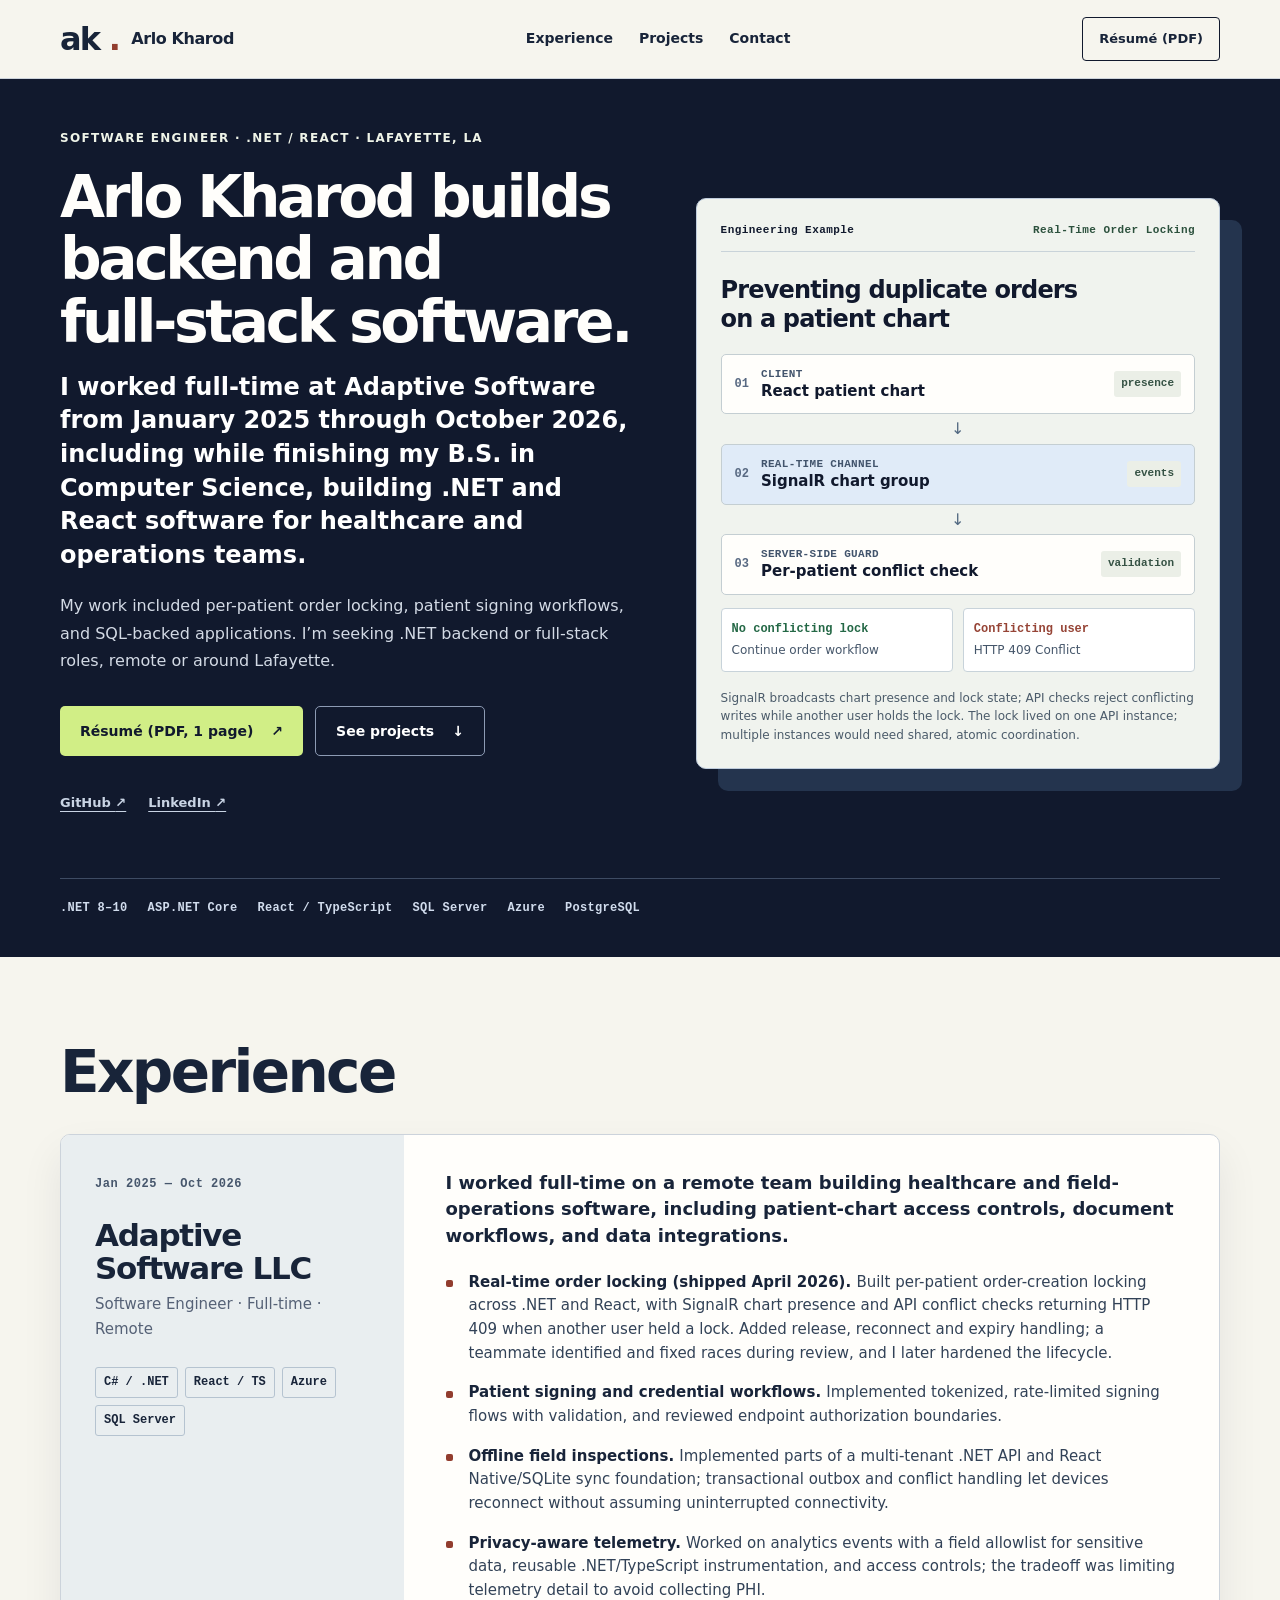
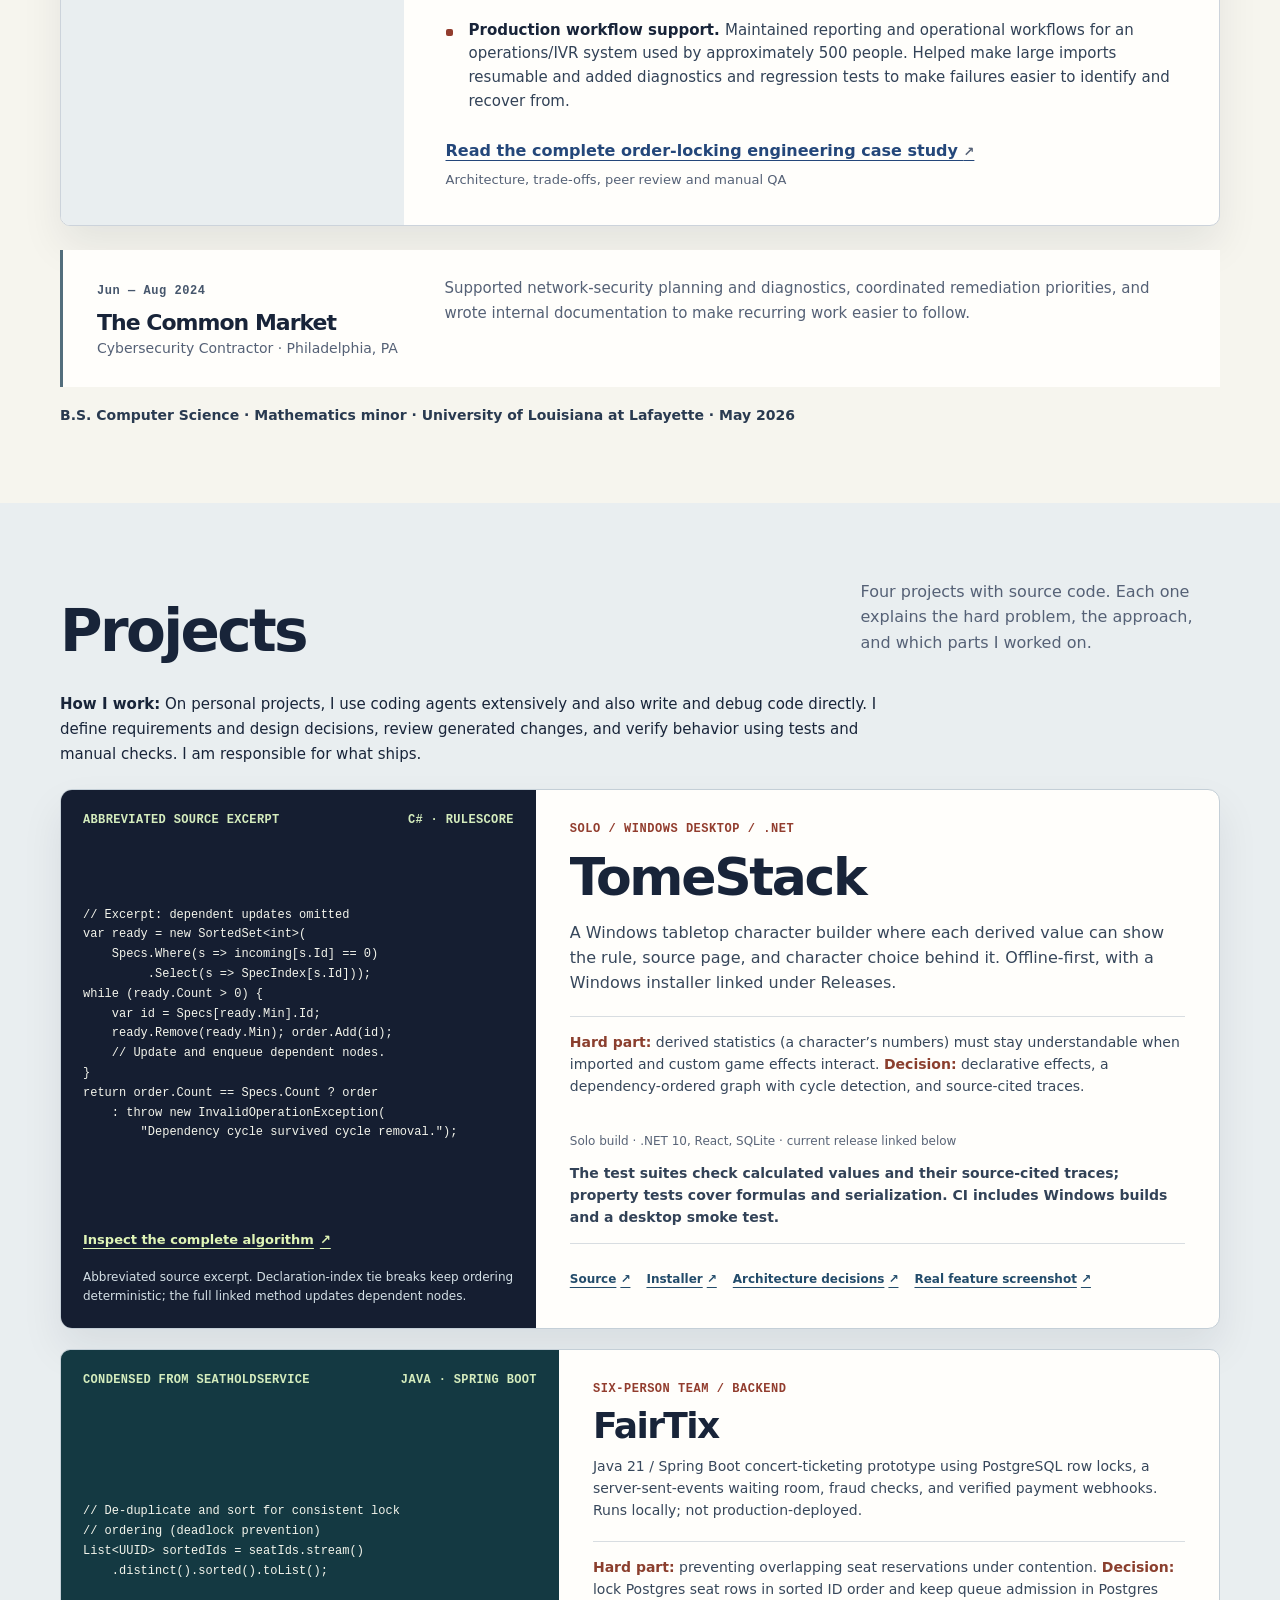
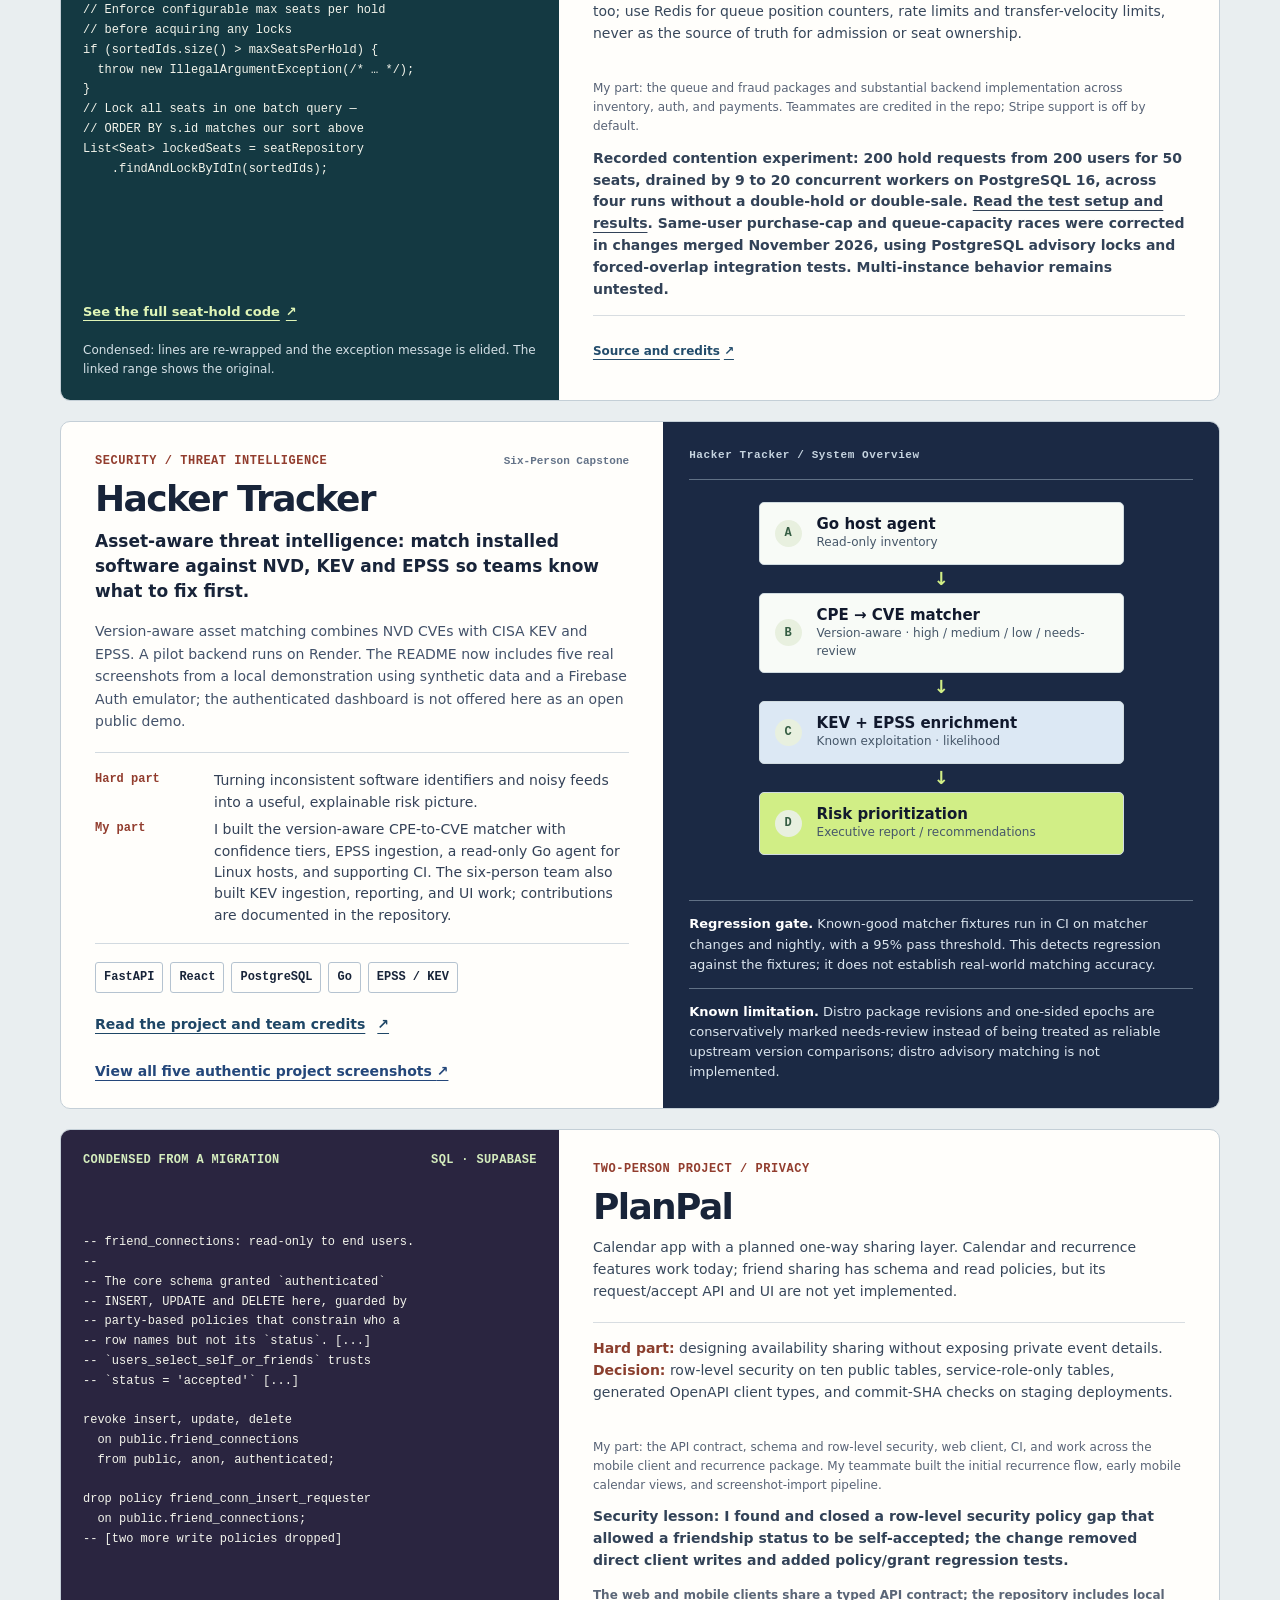
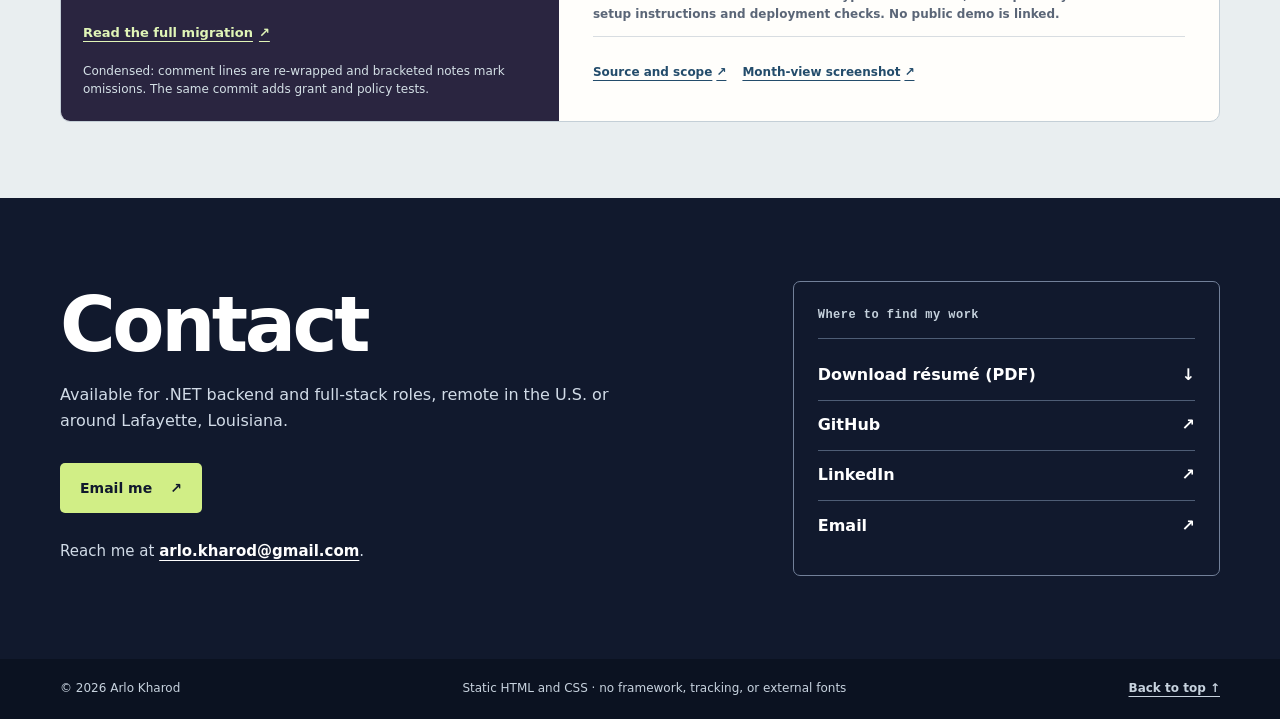
==== commit 19d5c059: "Say where FairTix keeps its queue: Postgres, not Redis Queue entries and admission are PostgreSQL ro" ====
--- a/index.html
+++ b/index.html
@@ -341,8 +341,8 @@
               <div class="card-body">
                 <span class="kind">Six-Person Team / Backend</span>
                 <h3 id="fair-title">FairTix</h3>
-                <p>Java 21 / Spring Boot concert-ticketing prototype using PostgreSQL row locks, Redis waiting rooms, fraud checks, and verified payment webhooks. Runs locally; not production-deployed.</p>
-                <p class="card-decision"><strong>Hard part:</strong> preventing overlapping seat reservations under contention. <strong>Decision:</strong> lock Postgres seat rows in sorted ID order; use Redis for the queue and fraud-velocity signals, not seat ownership.</p>
+                <p>Java 21 / Spring Boot concert-ticketing prototype using PostgreSQL row locks, a server-sent-events waiting room, fraud checks, and verified payment webhooks. Runs locally; not production-deployed.</p>
+                <p class="card-decision"><strong>Hard part:</strong> preventing overlapping seat reservations under contention. <strong>Decision:</strong> lock Postgres seat rows in sorted ID order and keep queue admission in Postgres too; use Redis for queue position counters, rate limits and transfer-velocity limits, never as the source of truth for admission or seat ownership.</p>
                 <p class="card-fact">My part: the queue and fraud packages and substantial backend implementation across inventory, auth, and payments. Teammates are credited in the repo; Stripe support is off by default.</p>
                 <p class="card-proof">Recorded contention experiment: 200 hold requests from 200 users for 50 seats, drained by 9 to 20 concurrent workers on PostgreSQL 16, across four runs without a double-hold or double-sale. <a href="https://github.com/firegiant9000/FairTix/blob/main/docs/experiments/l1-contention-correctness.md" rel="noopener noreferrer" target="_blank">Read the test setup and results</a>. Same-user purchase-cap and queue-capacity races were corrected in changes merged November 2026, using PostgreSQL advisory locks and forced-overlap integration tests. Multi-instance behavior remains untested.</p>
                 <div class="card-actions">
